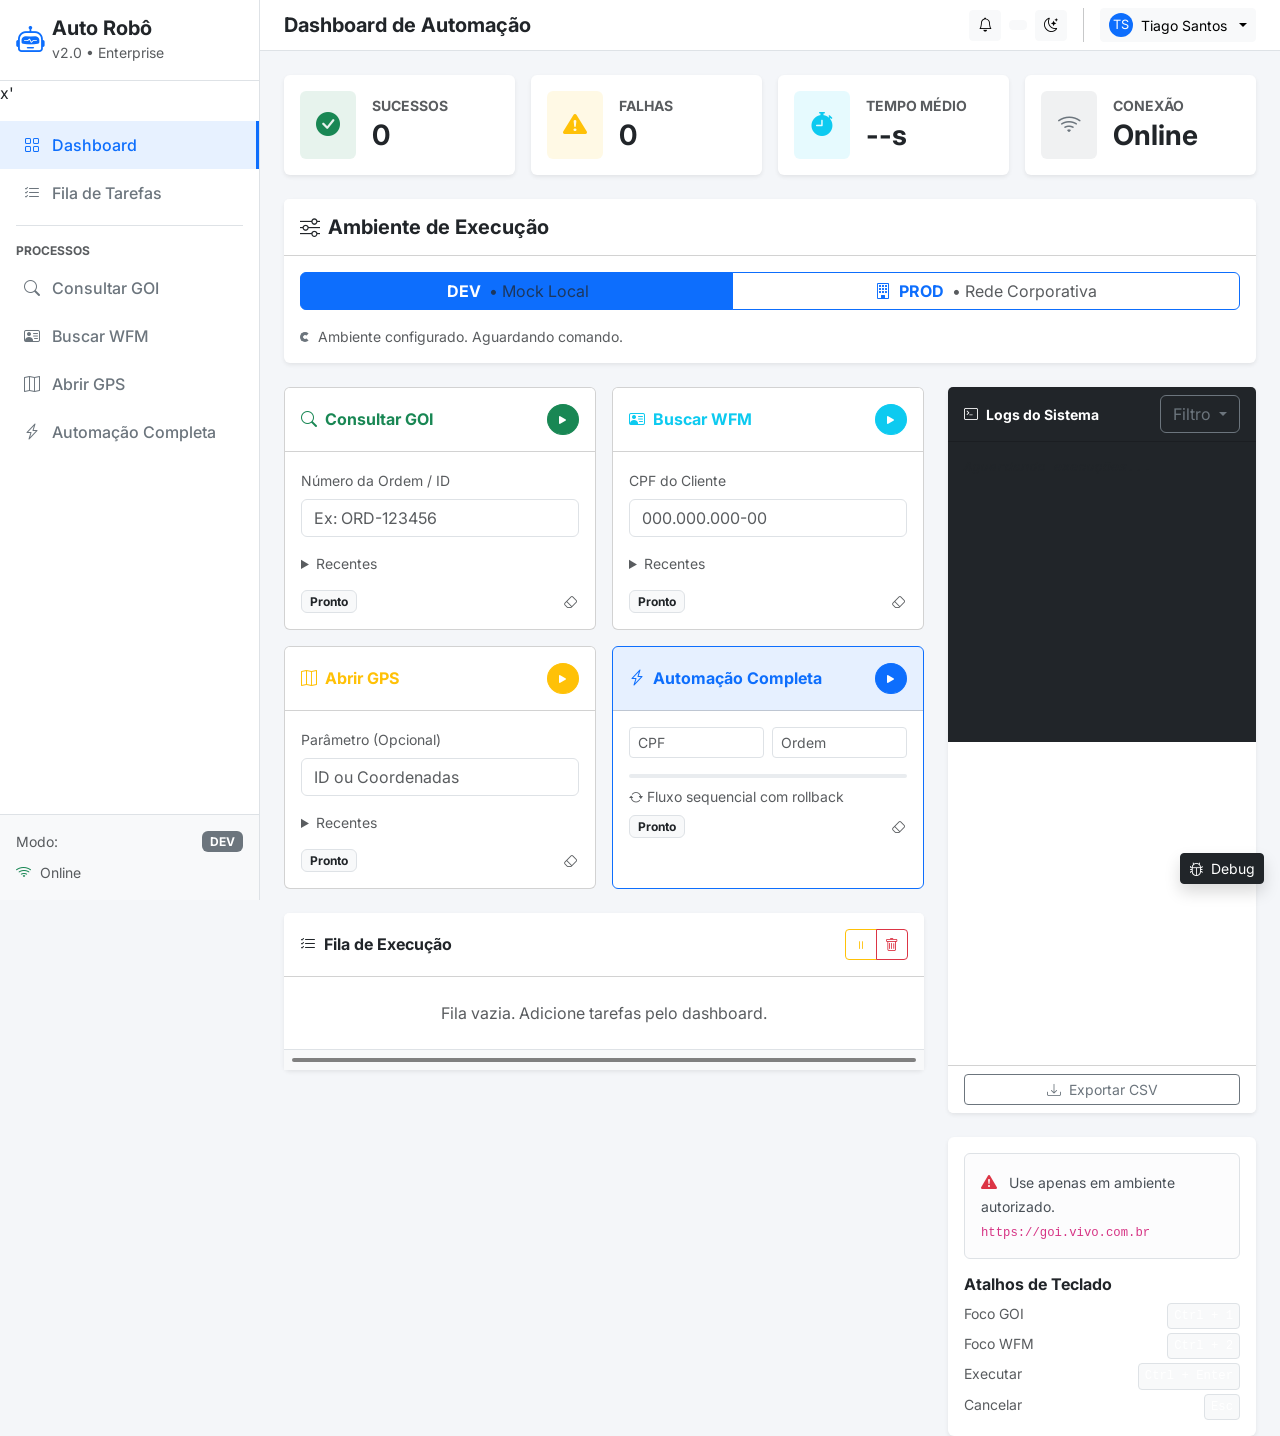
==== gggg.html @ c2abac75 "Create initial HTML structure for dashboard Initial HTML structure for the Auto Robô v2.0 dashboard," ====
<!doctype html>
<html lang="pt-BR" data-bs-theme="light">
<!-- 📄 [HEAD] Configuração do documento, metadados, viewport e importação de estilos externos (Bootstrap, ícones, fontes Google e CSS customizado) -->
<head>
<meta charset="UTF-8" />
<meta name="viewport" content="width=device-width, initial-scale=1.0" />
<meta
name="description"
content="Dashboard de Automação Corporativa v2.0"
/>
<title>Auto Robô v2.0 | Dashboard</title>
<!-- Bootstrap 5 CSS -->
<link
href="https://cdn.jsdelivr.net/npm/bootstrap@5.3.2/dist/css/bootstrap.min.css"
rel="stylesheet"
/>
<!-- Bootstrap Icons -->
<link
rel="stylesheet"
href="https://cdn.jsdelivr.net/npm/bootstrap-icons@1.11.1/font/bootstrap-icons.css"
/>
<!-- Google Fonts: Inter -->
<link
href="https://fonts.googleapis.com/css2?family=Inter:wght@300;400;600&display=swap"
rel="stylesheet"
/>
<!-- Custom CSS -->
<link rel="stylesheet" href="src/css/style.css" />
</head>
<body>
<!-- 📋 [SIDEBAR] Menu lateral de navegação fixo, contendo branding da aplicação, links de acesso rápido, seletor de ambiente (DEV/PROD) e indicador de status de rede -->
<aside class="sidebar d-flex flex-column" id="sidebar">
<div
class="sidebar-brand p-3 border-bottom d-flex align-items-center gap-2"
>
<i class="bi bi-robot text-primary fs-3"></i>
<div>
<h5 class="mb-0 fw-bold">Auto Robô</h5>
<small class="text-muted">v2.0 • Enterprise</small>
</div>
</div>
x'
<nav class="nav flex-column mt-3 flex-grow-1">
<a class="nav-link active" href="#dashboard"
><i class="bi bi-grid me-2"></i> Dashboard</a
>
<a class="nav-link" href="#queuePanel"
><i class="bi bi-list-check me-2"></i> Fila de Tarefas</a
>
<div class="my-2 border-top mx-3"></div>
<small
class="text-uppercase text-muted fw-bold px-3 mt-2 mb-1"
style="font-size: 0.75rem"
>Processos</small
>
<a class="nav-link" href="#task-GOI_CHECK"
><i class="bi bi-search me-2"></i> Consultar GOI</a
>
<a class="nav-link" href="#task-WFM_CPF"
><i class="bi bi-person-vcard me-2"></i> Buscar WFM</a
>
<a class="nav-link" href="#task-GPS_OPEN"
><i class="bi bi-map me-2"></i> Abrir GPS</a
>
<a class="nav-link" href="#task-FULL"
><i class="bi bi-lightning-charge me-2"></i> Automação Completa</a
>
</nav>
<div class="p-3 border-top bg-light">
<div class="d-flex justify-content-between align-items-center mb-2">
<small class="text-muted">Modo:</small>
<span class="badge bg-secondary" id="globalModeLabel">DEV</span>
</div>
<div class="d-flex align-items-center gap-2">
<i class="bi bi-wifi text-success"></i>
<small class="text-muted" id="onlineStatus">Online</small>
</div>
</div>
</aside>
<!-- 📦 [MAIN WRAPPER] Container principal que envolve o cabeçalho e o conteúdo da página, permitindo o efeito de sidebar colapsável -->
<div class="main-wrapper">
<!-- 🔝 [HEADER] Barra de navegação superior fixa com título da página, botões de ação rápida (notificações, diagnóstico, tema) e menu suspenso do usuário -->
<header
class="navbar navbar-expand-lg navbar-light bg-white border-bottom sticky-top px-4"
>
<div class="d-flex align-items-center w-100 justify-content-between">
<div class="d-flex align-items-center gap-3">
<button
class="btn btn-outline-secondary d-md-none"
id="toggleSidebar"
>
<i class="bi bi-list"></i>
</button>
<h1 class="h5 mb-0 fw-bold text-dark">Dashboard de Automação</h1>
</div>
<div class="d-flex align-items-center gap-2">
<button
class="btn btn-light btn-sm position-relative"
id="notifBtn"
>
<i class="bi bi-bell"></i>
<span
class="position-absolute top-0 start-100 translate-middle badge rounded-pill bg-danger d-none"
id="notifCount"
>0</span
>
</button>
<button
class="btn btn-light btn-sm"
onclick="App.runDiagnostics()"
title="Diagnóstico"
>
<i class="bi bi-stethoscope"></i>
</button>
<button
class="btn btn-light btn-sm"
id="themeToggle"
title="Alternar Tema"
>
<i class="bi bi-moon-stars"></i>
</button>
<div class="vr mx-2"></div>
<div class="dropdown">
<button
class="btn btn-light btn-sm dropdown-toggle d-flex align-items-center gap-2"
type="button"
data-bs-toggle="dropdown"
>
<div
class="bg-primary text-white rounded-circle d-flex align-items-center justify-content-center"
style="width: 24px; height: 24px; font-size: 0.8rem"
>
TS
</div>
<span class="d-none d-sm-inline">Tiago Santos</span>
</button>
<ul class="dropdown-menu dropdown-menu-end">
<li><a class="dropdown-item" href="#">Perfil</a></li>
<li>
<a
class="dropdown-item"
href="#"
data-bs-toggle="modal"
data-bs-target="#configModal"
>Configurações</a
>
</li>
<li>
<hr class="dropdown-divider" />
</li>
<li><a class="dropdown-item text-danger" href="#">Sair</a></li>
</ul>
</div>
</div>
</div>
</header>
<!-- 🖥️ [MAIN CONTENT] Área central do dashboard onde são renderizados os widgets, formulários de tarefas e painéis de monitoramento -->
<main class="main-content p-4" id="main-content">
<!-- 📊 [MÉTRICAS] Grid de indicadores-chave de desempenho (KPIs) exibindo sucessos, falhas, tempo médio de execução e status de conexão -->
<section class="row g-3 mb-4">
<div class="col-md-3">
<div class="card border-0 shadow-sm h-100">
<div class="card-body d-flex align-items-center">
<div
class="bg-success bg-opacity-10 text-success p-3 rounded me-3"
>
<i class="bi bi-check-circle-fill fs-4"></i>
</div>
<div>
<h6 class="text-muted mb-1 small text-uppercase fw-bold">
Sucessos
</h6>
<h3 class="mb-0 fw-bold" id="metricSuccess">0</h3>
</div>
</div>
</div>
</div>
<div class="col-md-3">
<div class="card border-0 shadow-sm h-100">
<div class="card-body d-flex align-items-center">
<div
class="bg-warning bg-opacity-10 text-warning p-3 rounded me-3"
>
<i class="bi bi-exclamation-triangle-fill fs-4"></i>
</div>
<div>
<h6 class="text-muted mb-1 small text-uppercase fw-bold">
Falhas
</h6>
<h3 class="mb-0 fw-bold" id="metricFailed">0</h3>
</div>
</div>
</div>
</div>
<div class="col-md-3">
<div class="card border-0 shadow-sm h-100">
<div class="card-body d-flex align-items-center">
<div class="bg-info bg-opacity-10 text-info p-3 rounded me-3">
<i class="bi bi-stopwatch-fill fs-4"></i>
</div>
<div>
<h6 class="text-muted mb-1 small text-uppercase fw-bold">
Tempo Médio
</h6>
<h3 class="mb-0 fw-bold" id="metricAvgTime">--s</h3>
</div>
</div>
</div>
</div>
<div class="col-md-3">
<div class="card border-0 shadow-sm h-100">
<div class="card-body d-flex align-items-center">
<div
class="bg-secondary bg-opacity-10 text-secondary p-3 rounded me-3"
>
<i class="bi bi-wifi fs-4"></i>
</div>
<div>
<h6 class="text-muted mb-1 small text-uppercase fw-bold">
Conexão
</h6>
<h3 class="mb-0 fw-bold" id="metricStatus">Online</h3>
</div>
</div>
</div>
</div>
</section>
<!-- 🎛️ [MODO DE EXECUÇÃO] Seletor de ambiente (Desenvolvimento/Produção) com indicador visual de status e feedback de configuração -->
<section class="card border-0 shadow-sm mb-4">
<div class="card-header bg-white py-3">
<h5 class="mb-0 fw-bold">
<i class="bi bi-sliders me-2"></i>Ambiente de Execução
</h5>
</div>
<div class="card-body">
<div
class="btn-group w-100 w-md-auto"
role="group"
aria-label="Selecione o ambiente"
>
<input
type="radio"
class="btn-check"
name="envmode"
id="modeDEV"
autocomplete="off"
checked
data-mode="DEV"
/>
<label class="btn btn-outline-primary" for="modeDEV">
<i class="bi bi-vial me-1"></i> <strong>DEV</strong>
<span class="d-none d-sm-inline text-muted ms-1"
>• Mock Local</span
>
</label>
<input
type="radio"
class="btn-check"
name="envmode"
id="modePROD"
autocomplete="off"
data-mode="PROD"
/>
<label class="btn btn-outline-primary" for="modePROD">
<i class="bi bi-building me-1"></i> <strong>PROD</strong>
<span class="d-none d-sm-inline text-muted ms-1"
>• Rede Corporativa</span
>
</label>
</div>
<div class="mt-3 d-flex align-items-center gap-2">
<span
class="spinner-border spinner-border-sm text-secondary"
role="status"
aria-hidden="true"
id="globalStatusDot"
style="width: 10px; height: 10px"
></span>
<small class="text-muted" id="globalStatusText"
>Ambiente configurado. Aguardando comando.</small
>
</div>
</div>
</section>
<div class="row g-4">
<!-- 📐 [COLUNA ESQUERDA] Layout responsível para agrupamento dos cards de tarefas e do painel de fila de execução -->
<div class="col-lg-8">
<!-- 🔧 [GRID DE TAREFAS] Cartões interativos para execução de processos específicos (GOI, WFM, GPS) e automação completa, com campos de entrada e histórico recente -->
<section class="row g-3 mb-4">
<!-- GOI -->
<div class="col-md-6">
<article class="card h-100 task-card" id="task-GOI_CHECK">
<div
class="card-header bg-white d-flex justify-content-between align-items-center py-3"
>
<h6 class="mb-0 fw-bold text-success">
<i class="bi bi-search me-2"></i>Consultar GOI
</h6>
<button
class="btn btn-sm btn-success rounded-circle"
onclick="App.runTask('GOI_CHECK')"
title="Executar"
>
<i class="bi bi-play-fill"></i>
</button>
</div>
<div class="card-body">
<div class="mb-3">
<label class="form-label small text-muted"
>Número da Ordem / ID</label
>
<input
type="text"
class="form-control"
id="goiOrder"
placeholder="Ex: ORD-123456"
/>
</div>
<details class="mb-2">
<summary class="small text-muted cursor-pointer">
Recentes
</summary>
<div class="history-chips mt-2"></div>
</details>
<div
class="d-flex justify-content-between align-items-center mt-3"
>
<span
class="badge bg-light text-dark border"
id="status-GOI_CHECK"
>Pronto</span
>
<button
class="btn btn-link btn-sm text-muted p-0"
onclick="App.clearTask('GOI_CHECK')"
>
<i class="bi bi-eraser"></i>
</button>
</div>
</div>
</article>
</div>
<!-- WFM -->
<div class="col-md-6">
<article class="card h-100 task-card" id="task-WFM_CPF">
<div
class="card-header bg-white d-flex justify-content-between align-items-center py-3"
>
<h6 class="mb-0 fw-bold text-info">
<i class="bi bi-person-vcard me-2"></i>Buscar WFM
</h6>
<button
class="btn btn-sm btn-info text-white rounded-circle"
onclick="App.runTask('WFM_CPF')"
title="Executar"
>
<i class="bi bi-play-fill"></i>
</button>
</div>
<div class="card-body">
<div class="mb-3">
<label class="form-label small text-muted"
>CPF do Cliente</label
>
<input
type="text"
class="form-control"
id="wfmCpf"
placeholder="000.000.000-00"
/>
</div>
<details class="mb-2">
<summary class="small text-muted cursor-pointer">
Recentes
</summary>
<div class="history-chips mt-2"></div>
</details>
<div
class="d-flex justify-content-between align-items-center mt-3"
>
<span
class="badge bg-light text-dark border"
id="status-WFM_CPF"
>Pronto</span
>
<button
class="btn btn-link btn-sm text-muted p-0"
onclick="App.clearTask('WFM_CPF')"
>
<i class="bi bi-eraser"></i>
</button>
</div>
</div>
</article>
</div>
<!-- GPS -->
<div class="col-md-6">
<article class="card h-100 task-card" id="task-GPS_OPEN">
<div
class="card-header bg-white d-flex justify-content-between align-items-center py-3"
>
<h6 class="mb-0 fw-bold text-warning">
<i class="bi bi-map me-2"></i>Abrir GPS
</h6>
<button
class="btn btn-sm btn-warning text-white rounded-circle"
onclick="App.runTask('GPS_OPEN')"
title="Executar"
>
<i class="bi bi-play-fill"></i>
</button>
</div>
<div class="card-body">
<div class="mb-3">
<label class="form-label small text-muted"
>Parâmetro (Opcional)</label
>
<input
type="text"
class="form-control"
id="gpsParam"
placeholder="ID ou Coordenadas"
/>
</div>
<details class="mb-2">
<summary class="small text-muted cursor-pointer">
Recentes
</summary>
<div class="history-chips mt-2"></div>
</details>
<div
class="d-flex justify-content-between align-items-center mt-3"
>
<span
class="badge bg-light text-dark border"
id="status-GPS_OPEN"
>Pronto</span
>
<button
class="btn btn-link btn-sm text-muted p-0"
onclick="App.clearTask('GPS_OPEN')"
>
<i class="bi bi-eraser"></i>
</button>
</div>
</div>
</article>
</div>
<!-- FULL -->
<div class="col-md-6">
<article
class="card h-100 task-card border-primary"
id="task-FULL"
>
<div
class="card-header bg-primary bg-opacity-10 d-flex justify-content-between align-items-center py-3"
>
<h6 class="mb-0 fw-bold text-primary">
<i class="bi bi-lightning-charge me-2"></i>Automação
Completa
</h6>
<button
class="btn btn-sm btn-primary rounded-circle"
onclick="App.runTask('FULL')"
title="Executar"
>
<i class="bi bi-play-fill"></i>
</button>
</div>
<div class="card-body">
<div class="row g-2 mb-3">
<div class="col-6">
<input
type="text"
class="form-control form-control-sm"
id="fullCpf"
placeholder="CPF"
/>
</div>
<div class="col-6">
<input
type="text"
class="form-control form-control-sm"
id="fullOrder"
placeholder="Ordem"
/>
</div>
</div>
<div class="progress mb-2" style="height: 4px">
<div
class="progress-bar progress-bar-striped progress-bar-animated"
role="progressbar"
style="width: 0%"
></div>
</div>
<small class="text-muted d-block mb-2"
><i class="bi bi-arrow-repeat"></i> Fluxo sequencial com
rollback</small
>
<div
class="d-flex justify-content-between align-items-center"
>
<span
class="badge bg-light text-dark border"
id="status-FULL"
>Pronto</span
>
<button
class="btn btn-link btn-sm text-muted p-0"
onclick="App.clearTask('FULL')"
>
<i class="bi bi-eraser"></i>
</button>
</div>
</div>
</article>
</div>
</section>
<!-- 📦 [FILA DE TAREFAS] Painel de gerenciamento da fila de execução, com lista dinâmica, controles de pausa/limpeza e barra de progresso global -->
<section class="card border-0 shadow-sm" id="queuePanel">
<div
class="card-header bg-white py-3 d-flex justify-content-between align-items-center"
>
<h6 class="mb-0 fw-bold">
<i class="bi bi-list-check me-2"></i>Fila de Execução
</h6>
<div class="btn-group btn-group-sm">
<button
class="btn btn-outline-warning"
onclick="App.queue.pause()"
>
<i class="bi bi-pause"></i>
</button>
<button
class="btn btn-outline-danger"
onclick="App.queue.clear()"
>
<i class="bi bi-trash"></i>
</button>
</div>
</div>
<div class="card-body p-0">
<ul
class="list-group list-group-flush"
id="queueList"
style="max-height: 250px; overflow-y: auto"
>
<li
class="list-group-item text-center text-muted py-4"
id="emptyQueueMsg"
>
Fila vazia. Adicione tarefas pelo dashboard.
</li>
</ul>
<div class="p-2 bg-light border-top">
<progress
id="queueProgress"
class="progress w-100"
max="100"
value="0"
style="height: 4px"
></progress>
</div>
</div>
</section>
</div>
<!-- 📐 [COLUNA DIREITA] Layout responsível para agrupamento do console de logs e painel de informações/atalhos -->
<div class="col-lg-4">
<!-- 📝 [LOGS] Console de registro de eventos do sistema, com scroll vertical, opções de filtro por tipo e botão para exportação em CSV -->
<section class="card border-0 shadow-sm mb-4 h-100">
<div
class="card-header bg-dark text-white py-2 d-flex justify-content-between align-items-center"
>
<small class="fw-bold"
><i class="bi bi-terminal me-2"></i>Logs do Sistema</small
>
<div class="dropdown">
<button
class="btn btn-xs btn-outline-secondary dropdown-toggle"
type="button"
data-bs-toggle="dropdown"
>
Filtro
</button>
<ul
class="dropdown-menu dropdown-menu-dark dropdown-menu-end"
>
<li>
<a
class="dropdown-item"
href="#"
onclick="App.filterLogs('all')"
>Todos</a
>
</li>
<li>
<a
class="dropdown-item"
href="#"
onclick="App.filterLogs('error')"
>Erros</a
>
</li>
</ul>
</div>
</div>
<div class="card-body p-0">
<div id="logs" class="log-console p-3" role="log">
<div class="log-entry text-muted fst-italic">
Aguardando execuções...
</div>
</div>
</div>
<div class="card-footer bg-white py-2">
<button
class="btn btn-sm btn-outline-secondary w-100"
onclick="App.exportLogs('csv')"
>
<i class="bi bi-download me-1"></i> Exportar CSV
</button>
</div>
</section>
<!-- ℹ️ [INFO & ATALHOS] Painel informativo com alertas de conformidade, URL de destino e lista de atalhos de teclado para navegação rápida -->
<section class="card border-0 shadow-sm">
<div class="card-body">
<div class="alert alert-light border mb-3">
<i
class="bi bi-exclamation-triangle-fill text-danger me-2"
></i>
<small
>Use apenas em ambiente autorizado.<br /><code
>https://goi.vivo.com.br</code
></small
>
</div>
<h6 class="fw-bold mb-2">Atalhos de Teclado</h6>
<ul class="list-unstyled small text-muted mb-0">
<li class="d-flex justify-content-between mb-1">
<span>Foco GOI</span>
<kbd class="bg-light border">Ctrl + 1</kbd>
</li>
<li class="d-flex justify-content-between mb-1">
<span>Foco WFM</span>
<kbd class="bg-light border">Ctrl + 2</kbd>
</li>
<li class="d-flex justify-content-between mb-1">
<span>Executar</span>
<kbd class="bg-light border">Ctrl + Enter</kbd>
</li>
<li class="d-flex justify-content-between">
<span>Cancelar</span> <kbd class="bg-light border">Esc</kbd>
</li>
</ul>
</div>
</section>
</div>
</div>
</main>
</div>
<!-- 🔔 [MODAL TELEMETRIA] Diálogo de consentimento para ativação opcional de coleta anônima de métricas de uso, bloqueando interação até resposta -->
<div
class="modal fade"
id="telemetryModal"
tabindex="-1"
data-bs-backdrop="static"
data-bs-keyboard="false"
>
<div class="modal-dialog modal-dialog-centered">
<div class="modal-content">
<div class="modal-header">
<h5 class="modal-title">
<i class="bi bi-graph-up me-2"></i>Coleta Anônima
</h5>
</div>
<div class="modal-body">
<p>
Ativar telemetria ajuda a melhorar a ferramenta. Nenhum dado
pessoal é enviado.
</p>
</div>
<div class="modal-footer">
<button
type="button"
class="btn btn-outline-secondary"
onclick="closeTelemetry(false)"
>
Não, obrigado
</button>
<button
type="button"
class="btn btn-primary"
onclick="closeTelemetry(true)"
>
Ativar
</button>
</div>
</div>
</div>
</div>
<!-- ⚙️ [MODAL CONFIGURAÇÕES] Formulário modal para personalização avançada, incluindo mapeamento de atalhos JSON, limite de retries e políticas de privacidade de CPF -->
<div class="modal fade" id="configModal" tabindex="-1">
<div class="modal-dialog">
<div class="modal-content">
<div class="modal-header">
<h5 class="modal-title">
<i class="bi bi-gear me-2"></i>Configurações
</h5>
<button
type="button"
class="btn-close"
data-bs-dismiss="modal"
></button>
</div>
<div class="modal-body">
<form id="configForm">
<div class="mb-3">
<label class="form-label">Atalhos Customizados (JSON)</label>
<textarea
class="form-control"
rows="3"
placeholder='{ "GOI_CHECK": "g" }'
></textarea>
</div>
<div class="mb-3">
<label class="form-label">Tentativas de Retry</label>
<input
type="number"
class="form-control"
value="3"
min="0"
max="10"
/>
</div>
<div class="mb-3">
<label class="form-label">Privacidade (CPF)</label>
<select class="form-select">
<option value="off">Desativado</option>
<option value="hover">Mostrar ao passar o mouse</option>
</select>
</div>
</form>
</div>
<div class="modal-footer">
<button type="button" class="btn btn-outline-secondary">
Importar/Exportar
</button>
<button
type="button"
class="btn btn-primary"
data-bs-dismiss="modal"
>
Salvar
</button>
</div>
</div>
</div>
</div>
<!-- 🐛 [DEBUG PANEL] Botão flutuante posicionado no canto inferior direito para acesso rápido ao painel de depuração e troubleshooting -->
<div class="position-fixed bottom-0 end-0 p-3" style="z-index: 1050">
<button class="btn btn-dark btn-sm shadow" onclick="toggleDebug()">
<i class="bi bi-bug me-1"></i> Debug
</button>
</div>
<!-- 📜 [SCRIPTS] Carregamento do pacote de interação do Bootstrap (JS Bundle) e script principal da aplicação contendo a lógica de automação -->
<!-- Bootstrap JS Bundle -->
<script src="https://cdn.jsdelivr.net/npm/bootstrap@5.3.2/dist/js/bootstrap.bundle.min.js"></script>
<!-- Custom JS -->
<script src="js/app.js"></script>
</body>
</html>
---- src/css/style.css ----
body {
  font-family: 'Inter', sans-serif;
  background-color: #f4f6f9;
}

/* Sidebar Customization */
.sidebar {
  width: 260px;
  height: 100vh;
  position: fixed;
  top: 0;
  left: 0;
  z-index: 1000;
  background-color: #fff;
  border-right: 1px solid #dee2e6;
  transition: all 0.3s;
}

.main-wrapper {
  margin-left: 260px;
  min-height: 100vh;
  display: flex;
  flex-direction: column;
}

.nav-link {
  color: #6c757d;
  padding: 0.75rem 1.5rem;
  font-weight: 500;
}

.nav-link:hover {
  color: #0d6efd;
  background-color: #f8f9fa;
}

.nav-link.active {
  color: #0d6efd;
  background-color: #e7f1ff;
  border-right: 3px solid #0d6efd;
}

/* Task Cards Hover Effect */
.task-card {
  transition: transform 0.2s, box-shadow 0.2s;
  cursor: pointer;
}
.task-card:hover {
  transform: translateY(-3px);
  box-shadow: 0 0.5rem 1rem rgba(0, 0, 0, 0.05);
  border-color: #0d6efd;
}

/* Logs Console Style */
.log-console {
  background-color: #212529;
  color: #00ff41;
  font-family: 'Consolas', monospace;
  height: 300px;
  overflow-y: auto;
  font-size: 0.85rem;
}

/* Responsive Sidebar */
@media (max-width: 768px) {
  .sidebar { transform: translateX(-100%); }
  .sidebar.show { transform: translateX(0); }
  .main-wrapper { margin-left: 0; }
}
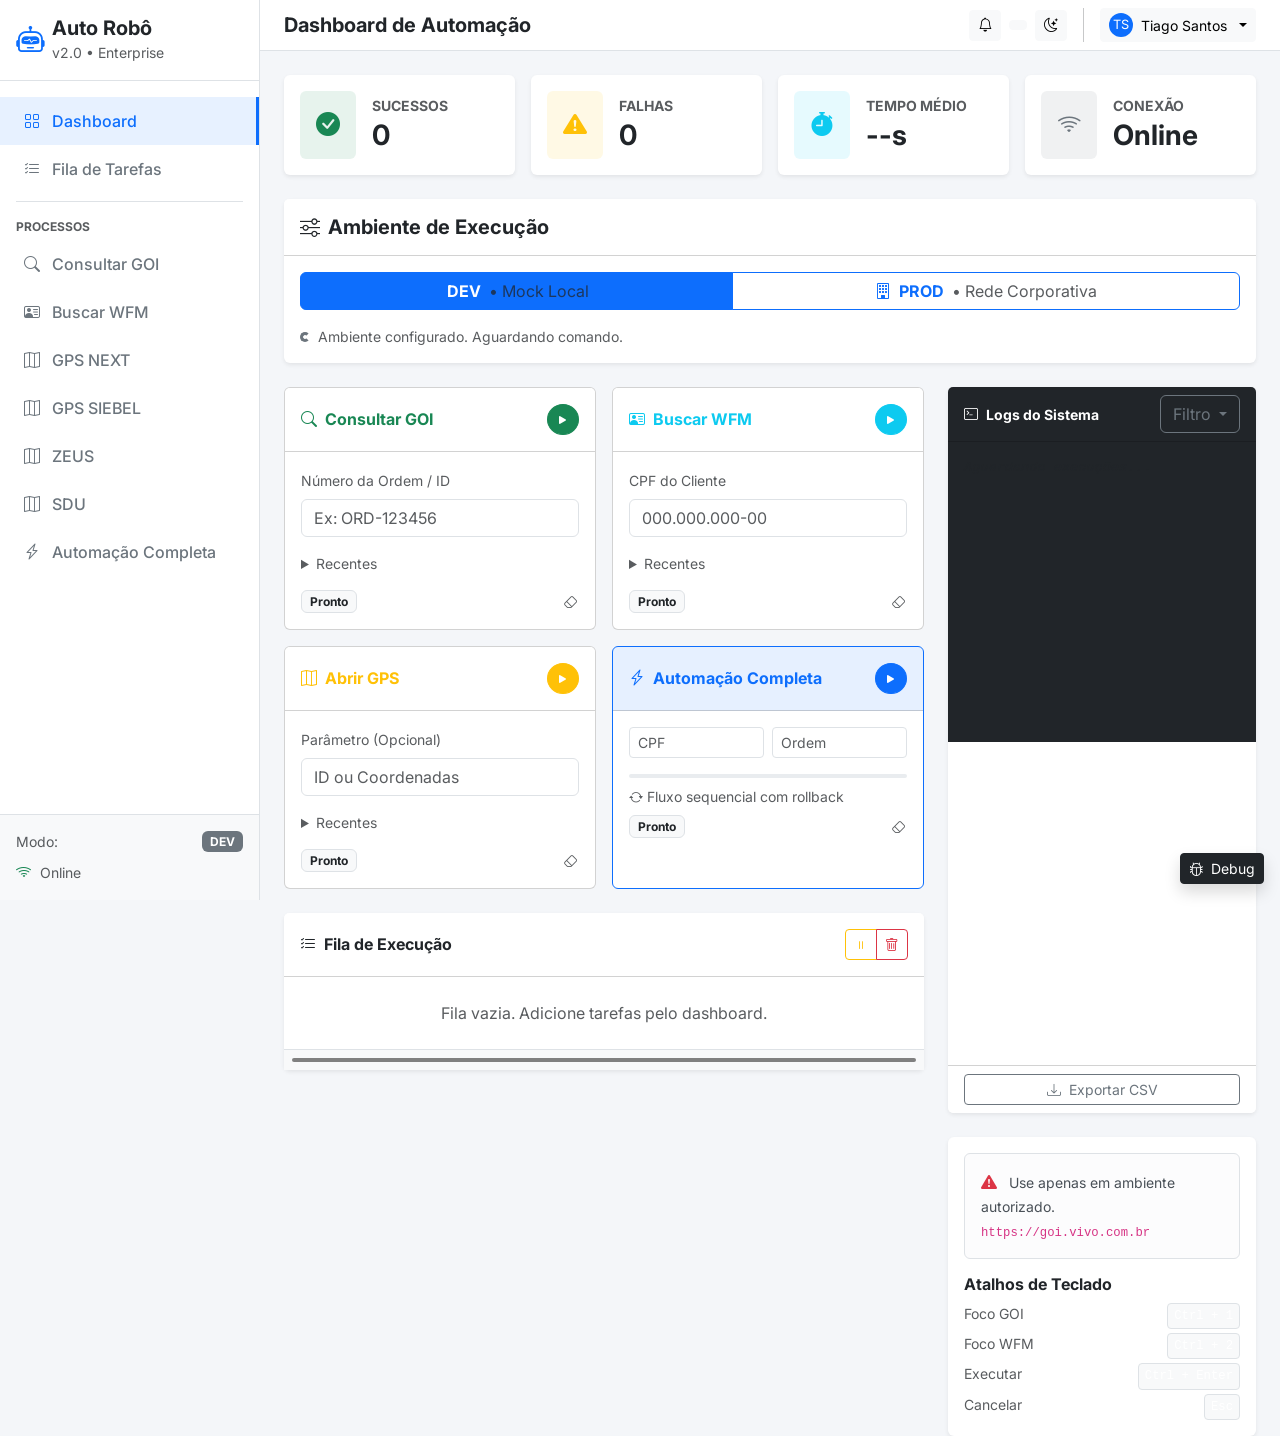
==== commit 3b484e07: "Update gggg.html" ====
--- a/gggg.html
+++ b/gggg.html
@@ -1,770 +1,513 @@
 <!doctype html>
 <html lang="pt-BR" data-bs-theme="light">
-<!-- 📄 [HEAD] Configuração do documento, metadados, viewport e importação de estilos externos (Bootstrap, ícones, fontes Google e CSS customizado) -->
+<!-- 📄 [HEAD] Configuração do documento, metadados, viewport e importação de estilos externos 
+(Bootstrap, ícones, fontes Google e CSS customizado) -->
+
 <head>
-<meta charset="UTF-8" />
-<meta name="viewport" content="width=device-width, initial-scale=1.0" />
-<meta
-name="description"
-content="Dashboard de Automação Corporativa v2.0"
-/>
-<title>Auto Robô v2.0 | Dashboard</title>
-<!-- Bootstrap 5 CSS -->
-<link
-href="https://cdn.jsdelivr.net/npm/bootstrap@5.3.2/dist/css/bootstrap.min.css"
-rel="stylesheet"
-/>
-<!-- Bootstrap Icons -->
-<link
-rel="stylesheet"
-href="https://cdn.jsdelivr.net/npm/bootstrap-icons@1.11.1/font/bootstrap-icons.css"
-/>
-<!-- Google Fonts: Inter -->
-<link
-href="https://fonts.googleapis.com/css2?family=Inter:wght@300;400;600&display=swap"
-rel="stylesheet"
-/>
-<!-- Custom CSS -->
-<link rel="stylesheet" href="src/css/style.css" />
+  <meta charset="UTF-8" />
+  <meta name="viewport" content="width=device-width, initial-scale=1.0" />
+  <meta name="description" content="Dashboard de Automação Corporativa v2.0" />
+  <title>Auto Robô v2.0 | Dashboard</title>
+  <!-- Bootstrap 5 CSS -->
+  <link href="https://cdn.jsdelivr.net/npm/bootstrap@5.3.2/dist/css/bootstrap.min.css" rel="stylesheet" />
+  <!-- Bootstrap Icons -->
+  <link rel="stylesheet" href="https://cdn.jsdelivr.net/npm/bootstrap-icons@1.11.1/font/bootstrap-icons.css" />
+  <!-- Google Fonts: Inter -->
+  <link href="https://fonts.googleapis.com/css2?family=Inter:wght@300;400;600&display=swap" rel="stylesheet" />
+  <!-- Custom CSS -->
+  <link rel="stylesheet" href="src/css/style.css" />
 </head>
+
 <body>
-<!-- 📋 [SIDEBAR] Menu lateral de navegação fixo, contendo branding da aplicação, links de acesso rápido, seletor de ambiente (DEV/PROD) e indicador de status de rede -->
-<aside class="sidebar d-flex flex-column" id="sidebar">
-<div
-class="sidebar-brand p-3 border-bottom d-flex align-items-center gap-2"
->
-<i class="bi bi-robot text-primary fs-3"></i>
-<div>
-<h5 class="mb-0 fw-bold">Auto Robô</h5>
-<small class="text-muted">v2.0 • Enterprise</small>
-</div>
-</div>
-x'
-<nav class="nav flex-column mt-3 flex-grow-1">
-<a class="nav-link active" href="#dashboard"
-><i class="bi bi-grid me-2"></i> Dashboard</a
->
-<a class="nav-link" href="#queuePanel"
-><i class="bi bi-list-check me-2"></i> Fila de Tarefas</a
->
-<div class="my-2 border-top mx-3"></div>
-<small
-class="text-uppercase text-muted fw-bold px-3 mt-2 mb-1"
-style="font-size: 0.75rem"
->Processos</small
->
-<a class="nav-link" href="#task-GOI_CHECK"
-><i class="bi bi-search me-2"></i> Consultar GOI</a
->
-<a class="nav-link" href="#task-WFM_CPF"
-><i class="bi bi-person-vcard me-2"></i> Buscar WFM</a
->
-<a class="nav-link" href="#task-GPS_OPEN"
-><i class="bi bi-map me-2"></i> Abrir GPS</a
->
-<a class="nav-link" href="#task-FULL"
-><i class="bi bi-lightning-charge me-2"></i> Automação Completa</a
->
-</nav>
-<div class="p-3 border-top bg-light">
-<div class="d-flex justify-content-between align-items-center mb-2">
-<small class="text-muted">Modo:</small>
-<span class="badge bg-secondary" id="globalModeLabel">DEV</span>
-</div>
-<div class="d-flex align-items-center gap-2">
-<i class="bi bi-wifi text-success"></i>
-<small class="text-muted" id="onlineStatus">Online</small>
-</div>
-</div>
-</aside>
-<!-- 📦 [MAIN WRAPPER] Container principal que envolve o cabeçalho e o conteúdo da página, permitindo o efeito de sidebar colapsável -->
-<div class="main-wrapper">
-<!-- 🔝 [HEADER] Barra de navegação superior fixa com título da página, botões de ação rápida (notificações, diagnóstico, tema) e menu suspenso do usuário -->
-<header
-class="navbar navbar-expand-lg navbar-light bg-white border-bottom sticky-top px-4"
->
-<div class="d-flex align-items-center w-100 justify-content-between">
-<div class="d-flex align-items-center gap-3">
-<button
-class="btn btn-outline-secondary d-md-none"
-id="toggleSidebar"
->
-<i class="bi bi-list"></i>
-</button>
-<h1 class="h5 mb-0 fw-bold text-dark">Dashboard de Automação</h1>
-</div>
-<div class="d-flex align-items-center gap-2">
-<button
-class="btn btn-light btn-sm position-relative"
-id="notifBtn"
->
-<i class="bi bi-bell"></i>
-<span
-class="position-absolute top-0 start-100 translate-middle badge rounded-pill bg-danger d-none"
-id="notifCount"
->0</span
->
-</button>
-<button
-class="btn btn-light btn-sm"
-onclick="App.runDiagnostics()"
-title="Diagnóstico"
->
-<i class="bi bi-stethoscope"></i>
-</button>
-<button
-class="btn btn-light btn-sm"
-id="themeToggle"
-title="Alternar Tema"
->
-<i class="bi bi-moon-stars"></i>
-</button>
-<div class="vr mx-2"></div>
-<div class="dropdown">
-<button
-class="btn btn-light btn-sm dropdown-toggle d-flex align-items-center gap-2"
-type="button"
-data-bs-toggle="dropdown"
->
-<div
-class="bg-primary text-white rounded-circle d-flex align-items-center justify-content-center"
-style="width: 24px; height: 24px; font-size: 0.8rem"
->
-TS
-</div>
-<span class="d-none d-sm-inline">Tiago Santos</span>
-</button>
-<ul class="dropdown-menu dropdown-menu-end">
-<li><a class="dropdown-item" href="#">Perfil</a></li>
-<li>
-<a
-class="dropdown-item"
-href="#"
-data-bs-toggle="modal"
-data-bs-target="#configModal"
->Configurações</a
->
-</li>
-<li>
-<hr class="dropdown-divider" />
-</li>
-<li><a class="dropdown-item text-danger" href="#">Sair</a></li>
-</ul>
-</div>
-</div>
-</div>
-</header>
-<!-- 🖥️ [MAIN CONTENT] Área central do dashboard onde são renderizados os widgets, formulários de tarefas e painéis de monitoramento -->
-<main class="main-content p-4" id="main-content">
-<!-- 📊 [MÉTRICAS] Grid de indicadores-chave de desempenho (KPIs) exibindo sucessos, falhas, tempo médio de execução e status de conexão -->
-<section class="row g-3 mb-4">
-<div class="col-md-3">
-<div class="card border-0 shadow-sm h-100">
-<div class="card-body d-flex align-items-center">
-<div
-class="bg-success bg-opacity-10 text-success p-3 rounded me-3"
->
-<i class="bi bi-check-circle-fill fs-4"></i>
-</div>
-<div>
-<h6 class="text-muted mb-1 small text-uppercase fw-bold">
-Sucessos
-</h6>
-<h3 class="mb-0 fw-bold" id="metricSuccess">0</h3>
-</div>
-</div>
-</div>
-</div>
-<div class="col-md-3">
-<div class="card border-0 shadow-sm h-100">
-<div class="card-body d-flex align-items-center">
-<div
-class="bg-warning bg-opacity-10 text-warning p-3 rounded me-3"
->
-<i class="bi bi-exclamation-triangle-fill fs-4"></i>
-</div>
-<div>
-<h6 class="text-muted mb-1 small text-uppercase fw-bold">
-Falhas
-</h6>
-<h3 class="mb-0 fw-bold" id="metricFailed">0</h3>
-</div>
-</div>
-</div>
-</div>
-<div class="col-md-3">
-<div class="card border-0 shadow-sm h-100">
-<div class="card-body d-flex align-items-center">
-<div class="bg-info bg-opacity-10 text-info p-3 rounded me-3">
-<i class="bi bi-stopwatch-fill fs-4"></i>
-</div>
-<div>
-<h6 class="text-muted mb-1 small text-uppercase fw-bold">
-Tempo Médio
-</h6>
-<h3 class="mb-0 fw-bold" id="metricAvgTime">--s</h3>
-</div>
-</div>
-</div>
-</div>
-<div class="col-md-3">
-<div class="card border-0 shadow-sm h-100">
-<div class="card-body d-flex align-items-center">
-<div
-class="bg-secondary bg-opacity-10 text-secondary p-3 rounded me-3"
->
-<i class="bi bi-wifi fs-4"></i>
-</div>
-<div>
-<h6 class="text-muted mb-1 small text-uppercase fw-bold">
-Conexão
-</h6>
-<h3 class="mb-0 fw-bold" id="metricStatus">Online</h3>
-</div>
-</div>
-</div>
-</div>
-</section>
-<!-- 🎛️ [MODO DE EXECUÇÃO] Seletor de ambiente (Desenvolvimento/Produção) com indicador visual de status e feedback de configuração -->
-<section class="card border-0 shadow-sm mb-4">
-<div class="card-header bg-white py-3">
-<h5 class="mb-0 fw-bold">
-<i class="bi bi-sliders me-2"></i>Ambiente de Execução
-</h5>
-</div>
-<div class="card-body">
-<div
-class="btn-group w-100 w-md-auto"
-role="group"
-aria-label="Selecione o ambiente"
->
-<input
-type="radio"
-class="btn-check"
-name="envmode"
-id="modeDEV"
-autocomplete="off"
-checked
-data-mode="DEV"
-/>
-<label class="btn btn-outline-primary" for="modeDEV">
-<i class="bi bi-vial me-1"></i> <strong>DEV</strong>
-<span class="d-none d-sm-inline text-muted ms-1"
->• Mock Local</span
->
-</label>
-<input
-type="radio"
-class="btn-check"
-name="envmode"
-id="modePROD"
-autocomplete="off"
-data-mode="PROD"
-/>
-<label class="btn btn-outline-primary" for="modePROD">
-<i class="bi bi-building me-1"></i> <strong>PROD</strong>
-<span class="d-none d-sm-inline text-muted ms-1"
->• Rede Corporativa</span
->
-</label>
-</div>
-<div class="mt-3 d-flex align-items-center gap-2">
-<span
-class="spinner-border spinner-border-sm text-secondary"
-role="status"
-aria-hidden="true"
-id="globalStatusDot"
-style="width: 10px; height: 10px"
-></span>
-<small class="text-muted" id="globalStatusText"
->Ambiente configurado. Aguardando comando.</small
->
-</div>
-</div>
-</section>
-<div class="row g-4">
-<!-- 📐 [COLUNA ESQUERDA] Layout responsível para agrupamento dos cards de tarefas e do painel de fila de execução -->
-<div class="col-lg-8">
-<!-- 🔧 [GRID DE TAREFAS] Cartões interativos para execução de processos específicos (GOI, WFM, GPS) e automação completa, com campos de entrada e histórico recente -->
-<section class="row g-3 mb-4">
-<!-- GOI -->
-<div class="col-md-6">
-<article class="card h-100 task-card" id="task-GOI_CHECK">
-<div
-class="card-header bg-white d-flex justify-content-between align-items-center py-3"
->
-<h6 class="mb-0 fw-bold text-success">
-<i class="bi bi-search me-2"></i>Consultar GOI
-</h6>
-<button
-class="btn btn-sm btn-success rounded-circle"
-onclick="App.runTask('GOI_CHECK')"
-title="Executar"
->
-<i class="bi bi-play-fill"></i>
-</button>
-</div>
-<div class="card-body">
-<div class="mb-3">
-<label class="form-label small text-muted"
->Número da Ordem / ID</label
->
-<input
-type="text"
-class="form-control"
-id="goiOrder"
-placeholder="Ex: ORD-123456"
-/>
-</div>
-<details class="mb-2">
-<summary class="small text-muted cursor-pointer">
-Recentes
-</summary>
-<div class="history-chips mt-2"></div>
-</details>
-<div
-class="d-flex justify-content-between align-items-center mt-3"
->
-<span
-class="badge bg-light text-dark border"
-id="status-GOI_CHECK"
->Pronto</span
->
-<button
-class="btn btn-link btn-sm text-muted p-0"
-onclick="App.clearTask('GOI_CHECK')"
->
-<i class="bi bi-eraser"></i>
-</button>
-</div>
-</div>
-</article>
-</div>
-<!-- WFM -->
-<div class="col-md-6">
-<article class="card h-100 task-card" id="task-WFM_CPF">
-<div
-class="card-header bg-white d-flex justify-content-between align-items-center py-3"
->
-<h6 class="mb-0 fw-bold text-info">
-<i class="bi bi-person-vcard me-2"></i>Buscar WFM
-</h6>
-<button
-class="btn btn-sm btn-info text-white rounded-circle"
-onclick="App.runTask('WFM_CPF')"
-title="Executar"
->
-<i class="bi bi-play-fill"></i>
-</button>
-</div>
-<div class="card-body">
-<div class="mb-3">
-<label class="form-label small text-muted"
->CPF do Cliente</label
->
-<input
-type="text"
-class="form-control"
-id="wfmCpf"
-placeholder="000.000.000-00"
-/>
-</div>
-<details class="mb-2">
-<summary class="small text-muted cursor-pointer">
-Recentes
-</summary>
-<div class="history-chips mt-2"></div>
-</details>
-<div
-class="d-flex justify-content-between align-items-center mt-3"
->
-<span
-class="badge bg-light text-dark border"
-id="status-WFM_CPF"
->Pronto</span
->
-<button
-class="btn btn-link btn-sm text-muted p-0"
-onclick="App.clearTask('WFM_CPF')"
->
-<i class="bi bi-eraser"></i>
-</button>
-</div>
-</div>
-</article>
-</div>
-<!-- GPS -->
-<div class="col-md-6">
-<article class="card h-100 task-card" id="task-GPS_OPEN">
-<div
-class="card-header bg-white d-flex justify-content-between align-items-center py-3"
->
-<h6 class="mb-0 fw-bold text-warning">
-<i class="bi bi-map me-2"></i>Abrir GPS
-</h6>
-<button
-class="btn btn-sm btn-warning text-white rounded-circle"
-onclick="App.runTask('GPS_OPEN')"
-title="Executar"
->
-<i class="bi bi-play-fill"></i>
-</button>
-</div>
-<div class="card-body">
-<div class="mb-3">
-<label class="form-label small text-muted"
->Parâmetro (Opcional)</label
->
-<input
-type="text"
-class="form-control"
-id="gpsParam"
-placeholder="ID ou Coordenadas"
-/>
-</div>
-<details class="mb-2">
-<summary class="small text-muted cursor-pointer">
-Recentes
-</summary>
-<div class="history-chips mt-2"></div>
-</details>
-<div
-class="d-flex justify-content-between align-items-center mt-3"
->
-<span
-class="badge bg-light text-dark border"
-id="status-GPS_OPEN"
->Pronto</span
->
-<button
-class="btn btn-link btn-sm text-muted p-0"
-onclick="App.clearTask('GPS_OPEN')"
->
-<i class="bi bi-eraser"></i>
-</button>
-</div>
-</div>
-</article>
-</div>
-<!-- FULL -->
-<div class="col-md-6">
-<article
-class="card h-100 task-card border-primary"
-id="task-FULL"
->
-<div
-class="card-header bg-primary bg-opacity-10 d-flex justify-content-between align-items-center py-3"
->
-<h6 class="mb-0 fw-bold text-primary">
-<i class="bi bi-lightning-charge me-2"></i>Automação
-Completa
-</h6>
-<button
-class="btn btn-sm btn-primary rounded-circle"
-onclick="App.runTask('FULL')"
-title="Executar"
->
-<i class="bi bi-play-fill"></i>
-</button>
-</div>
-<div class="card-body">
-<div class="row g-2 mb-3">
-<div class="col-6">
-<input
-type="text"
-class="form-control form-control-sm"
-id="fullCpf"
-placeholder="CPF"
-/>
-</div>
-<div class="col-6">
-<input
-type="text"
-class="form-control form-control-sm"
-id="fullOrder"
-placeholder="Ordem"
-/>
-</div>
-</div>
-<div class="progress mb-2" style="height: 4px">
-<div
-class="progress-bar progress-bar-striped progress-bar-animated"
-role="progressbar"
-style="width: 0%"
-></div>
-</div>
-<small class="text-muted d-block mb-2"
-><i class="bi bi-arrow-repeat"></i> Fluxo sequencial com
-rollback</small
->
-<div
-class="d-flex justify-content-between align-items-center"
->
-<span
-class="badge bg-light text-dark border"
-id="status-FULL"
->Pronto</span
->
-<button
-class="btn btn-link btn-sm text-muted p-0"
-onclick="App.clearTask('FULL')"
->
-<i class="bi bi-eraser"></i>
-</button>
-</div>
-</div>
-</article>
-</div>
-</section>
-<!-- 📦 [FILA DE TAREFAS] Painel de gerenciamento da fila de execução, com lista dinâmica, controles de pausa/limpeza e barra de progresso global -->
-<section class="card border-0 shadow-sm" id="queuePanel">
-<div
-class="card-header bg-white py-3 d-flex justify-content-between align-items-center"
->
-<h6 class="mb-0 fw-bold">
-<i class="bi bi-list-check me-2"></i>Fila de Execução
-</h6>
-<div class="btn-group btn-group-sm">
-<button
-class="btn btn-outline-warning"
-onclick="App.queue.pause()"
->
-<i class="bi bi-pause"></i>
-</button>
-<button
-class="btn btn-outline-danger"
-onclick="App.queue.clear()"
->
-<i class="bi bi-trash"></i>
-</button>
-</div>
-</div>
-<div class="card-body p-0">
-<ul
-class="list-group list-group-flush"
-id="queueList"
-style="max-height: 250px; overflow-y: auto"
->
-<li
-class="list-group-item text-center text-muted py-4"
-id="emptyQueueMsg"
->
-Fila vazia. Adicione tarefas pelo dashboard.
-</li>
-</ul>
-<div class="p-2 bg-light border-top">
-<progress
-id="queueProgress"
-class="progress w-100"
-max="100"
-value="0"
-style="height: 4px"
-></progress>
-</div>
-</div>
-</section>
-</div>
-<!-- 📐 [COLUNA DIREITA] Layout responsível para agrupamento do console de logs e painel de informações/atalhos -->
-<div class="col-lg-4">
-<!-- 📝 [LOGS] Console de registro de eventos do sistema, com scroll vertical, opções de filtro por tipo e botão para exportação em CSV -->
-<section class="card border-0 shadow-sm mb-4 h-100">
-<div
-class="card-header bg-dark text-white py-2 d-flex justify-content-between align-items-center"
->
-<small class="fw-bold"
-><i class="bi bi-terminal me-2"></i>Logs do Sistema</small
->
-<div class="dropdown">
-<button
-class="btn btn-xs btn-outline-secondary dropdown-toggle"
-type="button"
-data-bs-toggle="dropdown"
->
-Filtro
-</button>
-<ul
-class="dropdown-menu dropdown-menu-dark dropdown-menu-end"
->
-<li>
-<a
-class="dropdown-item"
-href="#"
-onclick="App.filterLogs('all')"
->Todos</a
->
-</li>
-<li>
-<a
-class="dropdown-item"
-href="#"
-onclick="App.filterLogs('error')"
->Erros</a
->
-</li>
-</ul>
-</div>
-</div>
-<div class="card-body p-0">
-<div id="logs" class="log-console p-3" role="log">
-<div class="log-entry text-muted fst-italic">
-Aguardando execuções...
-</div>
-</div>
-</div>
-<div class="card-footer bg-white py-2">
-<button
-class="btn btn-sm btn-outline-secondary w-100"
-onclick="App.exportLogs('csv')"
->
-<i class="bi bi-download me-1"></i> Exportar CSV
-</button>
-</div>
-</section>
-<!-- ℹ️ [INFO & ATALHOS] Painel informativo com alertas de conformidade, URL de destino e lista de atalhos de teclado para navegação rápida -->
-<section class="card border-0 shadow-sm">
-<div class="card-body">
-<div class="alert alert-light border mb-3">
-<i
-class="bi bi-exclamation-triangle-fill text-danger me-2"
-></i>
-<small
->Use apenas em ambiente autorizado.<br /><code
->https://goi.vivo.com.br</code
-></small
->
-</div>
-<h6 class="fw-bold mb-2">Atalhos de Teclado</h6>
-<ul class="list-unstyled small text-muted mb-0">
-<li class="d-flex justify-content-between mb-1">
-<span>Foco GOI</span>
-<kbd class="bg-light border">Ctrl + 1</kbd>
-</li>
-<li class="d-flex justify-content-between mb-1">
-<span>Foco WFM</span>
-<kbd class="bg-light border">Ctrl + 2</kbd>
-</li>
-<li class="d-flex justify-content-between mb-1">
-<span>Executar</span>
-<kbd class="bg-light border">Ctrl + Enter</kbd>
-</li>
-<li class="d-flex justify-content-between">
-<span>Cancelar</span> <kbd class="bg-light border">Esc</kbd>
-</li>
-</ul>
-</div>
-</section>
-</div>
-</div>
-</main>
-</div>
-<!-- 🔔 [MODAL TELEMETRIA] Diálogo de consentimento para ativação opcional de coleta anônima de métricas de uso, bloqueando interação até resposta -->
-<div
-class="modal fade"
-id="telemetryModal"
-tabindex="-1"
-data-bs-backdrop="static"
-data-bs-keyboard="false"
->
-<div class="modal-dialog modal-dialog-centered">
-<div class="modal-content">
-<div class="modal-header">
-<h5 class="modal-title">
-<i class="bi bi-graph-up me-2"></i>Coleta Anônima
-</h5>
-</div>
-<div class="modal-body">
-<p>
-Ativar telemetria ajuda a melhorar a ferramenta. Nenhum dado
-pessoal é enviado.
-</p>
-</div>
-<div class="modal-footer">
-<button
-type="button"
-class="btn btn-outline-secondary"
-onclick="closeTelemetry(false)"
->
-Não, obrigado
-</button>
-<button
-type="button"
-class="btn btn-primary"
-onclick="closeTelemetry(true)"
->
-Ativar
-</button>
-</div>
-</div>
-</div>
-</div>
-<!-- ⚙️ [MODAL CONFIGURAÇÕES] Formulário modal para personalização avançada, incluindo mapeamento de atalhos JSON, limite de retries e políticas de privacidade de CPF -->
-<div class="modal fade" id="configModal" tabindex="-1">
-<div class="modal-dialog">
-<div class="modal-content">
-<div class="modal-header">
-<h5 class="modal-title">
-<i class="bi bi-gear me-2"></i>Configurações
-</h5>
-<button
-type="button"
-class="btn-close"
-data-bs-dismiss="modal"
-></button>
-</div>
-<div class="modal-body">
-<form id="configForm">
-<div class="mb-3">
-<label class="form-label">Atalhos Customizados (JSON)</label>
-<textarea
-class="form-control"
-rows="3"
-placeholder='{ "GOI_CHECK": "g" }'
-></textarea>
-</div>
-<div class="mb-3">
-<label class="form-label">Tentativas de Retry</label>
-<input
-type="number"
-class="form-control"
-value="3"
-min="0"
-max="10"
-/>
-</div>
-<div class="mb-3">
-<label class="form-label">Privacidade (CPF)</label>
-<select class="form-select">
-<option value="off">Desativado</option>
-<option value="hover">Mostrar ao passar o mouse</option>
-</select>
-</div>
-</form>
-</div>
-<div class="modal-footer">
-<button type="button" class="btn btn-outline-secondary">
-Importar/Exportar
-</button>
-<button
-type="button"
-class="btn btn-primary"
-data-bs-dismiss="modal"
->
-Salvar
-</button>
-</div>
-</div>
-</div>
-</div>
-<!-- 🐛 [DEBUG PANEL] Botão flutuante posicionado no canto inferior direito para acesso rápido ao painel de depuração e troubleshooting -->
-<div class="position-fixed bottom-0 end-0 p-3" style="z-index: 1050">
-<button class="btn btn-dark btn-sm shadow" onclick="toggleDebug()">
-<i class="bi bi-bug me-1"></i> Debug
-</button>
-</div>
-<!-- 📜 [SCRIPTS] Carregamento do pacote de interação do Bootstrap (JS Bundle) e script principal da aplicação contendo a lógica de automação -->
-<!-- Bootstrap JS Bundle -->
-<script src="https://cdn.jsdelivr.net/npm/bootstrap@5.3.2/dist/js/bootstrap.bundle.min.js"></script>
-<!-- Custom JS -->
-<script src="js/app.js"></script>
+  <!-- 📋 [SIDEBAR] Menu lateral de navegação fixo, contendo branding da aplicação, 
+  links de acesso rápido, seletor de ambiente (DEV/PROD) e indicador de status de rede -->
+  <aside class="sidebar d-flex flex-column" id="sidebar">
+    <div class="sidebar-brand p-3 border-bottom d-flex align-items-center gap-2">
+      <i class="bi bi-robot text-primary fs-3"></i>
+      <div>
+        <h5 class="mb-0 fw-bold">Auto Robô</h5>
+        <small class="text-muted">v2.0 • Enterprise</small>
+      </div>
+    </div>
+    <nav class="nav flex-column mt-3 flex-grow-1">
+      <a class="nav-link active" href="#dashboard"><i class="bi bi-grid me-2"></i> Dashboard</a>
+      <a class="nav-link" href="#queuePanel"><i class="bi bi-list-check me-2"></i> Fila de Tarefas</a>
+      <div class="my-2 border-top mx-3"></div>
+      <small class="text-uppercase text-muted fw-bold px-3 mt-2 mb-1" style="font-size: 0.75rem">Processos</small>
+      <a class="nav-link" href="#task-GOI_CHECK"><i class="bi bi-search me-2"></i> Consultar GOI</a>
+      <a class="nav-link" href="#task-WFM_CPF"><i class="bi bi-person-vcard me-2"></i> Buscar WFM</a>
+      <a class="nav-link" href="#task-GPS_OPEN"><i class="bi bi-map me-2"></i> GPS NEXT</a>
+      <a class="nav-link" href="#task-GPS_OPEN"><i class="bi bi-map me-2"></i> GPS SIEBEL</a>
+      <a class="nav-link" href="#task-GPS_OPEN"><i class="bi bi-map me-2"></i> ZEUS</a>
+      <a class="nav-link" href="#task-GPS_OPEN"><i class="bi bi-map me-2"></i> SDU</a>
+      <a class="nav-link" href="#task-FULL"><i class="bi bi-lightning-charge me-2"></i> Automação Completa</a>
+    </nav>
+    <div class="p-3 border-top bg-light">
+      <div class="d-flex justify-content-between align-items-center mb-2">
+        <small class="text-muted">Modo:</small>
+        <span class="badge bg-secondary" id="globalModeLabel">DEV</span>
+      </div>
+      <div class="d-flex align-items-center gap-2">
+        <i class="bi bi-wifi text-success"></i>
+        <small class="text-muted" id="onlineStatus">Online</small>
+      </div>
+    </div>
+  </aside>
+  <!-- 📦 [MAIN WRAPPER] Container principal que envolve o cabeçalho e o conteúdo da página, 
+   permitindo o efeito de sidebar colapsável -->
+  <div class="main-wrapper">
+    <!-- 🔝 [HEADER] Barra de navegação superior fixa com título da página, 
+     botões de ação rápida (notificações, diagnóstico, tema) e menu suspenso do usuário -->
+    <header class="navbar navbar-expand-lg navbar-light bg-white border-bottom sticky-top px-4">
+      <div class="d-flex align-items-center w-100 justify-content-between">
+        <div class="d-flex align-items-center gap-3">
+          <button class="btn btn-outline-secondary d-md-none" id="toggleSidebar">
+            <i class="bi bi-list"></i>
+          </button>
+          <h1 class="h5 mb-0 fw-bold text-dark">Dashboard de Automação</h1>
+        </div>
+        <div class="d-flex align-items-center gap-2">
+          <button class="btn btn-light btn-sm position-relative" id="notifBtn">
+            <i class="bi bi-bell"></i>
+            <span class="position-absolute top-0 start-100 translate-middle badge rounded-pill bg-danger d-none"
+              id="notifCount">0</span>
+          </button>
+          <button class="btn btn-light btn-sm" onclick="App.runDiagnostics()" title="Diagnóstico">
+            <i class="bi bi-stethoscope"></i>
+          </button>
+          <button class="btn btn-light btn-sm" id="themeToggle" title="Alternar Tema">
+            <i class="bi bi-moon-stars"></i>
+          </button>
+          <div class="vr mx-2"></div>
+          <div class="dropdown">
+            <button class="btn btn-light btn-sm dropdown-toggle d-flex align-items-center gap-2" type="button"
+              data-bs-toggle="dropdown">
+              <div class="bg-primary text-white rounded-circle d-flex align-items-center justify-content-center"
+                style="width: 24px; height: 24px; font-size: 0.8rem">
+                TS
+              </div>
+              <span class="d-none d-sm-inline">Tiago Santos</span>
+            </button>
+            <ul class="dropdown-menu dropdown-menu-end">
+              <li><a class="dropdown-item" href="https://goi.vivo.com.br/usuario/perfil.php">Perfil</a></li>
+              <li>
+                <a class="dropdown-item" href="#" data-bs-toggle="modal" data-bs-target="#configModal">Configurações</a>
+              </li>
+              <li>
+                <hr class="dropdown-divider" />
+              </li>
+              <li><a class="dropdown-item text-danger" href="#">Sair</a></li>
+            </ul>
+          </div>
+        </div>
+      </div>
+    </header>
+    <!-- 🖥️ [MAIN CONTENT] Área central do dashboard onde são renderizados os widgets, 
+     formulários de tarefas e painéis de monitoramento -->
+    <main class="main-content p-4" id="main-content">
+      <!-- 📊 [MÉTRICAS] Grid de indicadores-chave de desempenho (KPIs) exibindo sucessos, falhas, 
+       tempo médio de execução e status de conexão -->
+      <section class="row g-3 mb-4">
+        <div class="col-md-3">
+          <div class="card border-0 shadow-sm h-100">
+            <div class="card-body d-flex align-items-center">
+              <div class="bg-success bg-opacity-10 text-success p-3 rounded me-3">
+                <i class="bi bi-check-circle-fill fs-4"></i>
+              </div>
+              <div>
+                <h6 class="text-muted mb-1 small text-uppercase fw-bold">
+                  Sucessos
+                </h6>
+                <h3 class="mb-0 fw-bold" id="metricSuccess">0</h3>
+              </div>
+            </div>
+          </div>
+        </div>
+        <div class="col-md-3">
+          <div class="card border-0 shadow-sm h-100">
+            <div class="card-body d-flex align-items-center">
+              <div class="bg-warning bg-opacity-10 text-warning p-3 rounded me-3">
+                <i class="bi bi-exclamation-triangle-fill fs-4"></i>
+              </div>
+              <div>
+                <h6 class="text-muted mb-1 small text-uppercase fw-bold">
+                  Falhas
+                </h6>
+                <h3 class="mb-0 fw-bold" id="metricFailed">0</h3>
+              </div>
+            </div>
+          </div>
+        </div>
+        <div class="col-md-3">
+          <div class="card border-0 shadow-sm h-100">
+            <div class="card-body d-flex align-items-center">
+              <div class="bg-info bg-opacity-10 text-info p-3 rounded me-3">
+                <i class="bi bi-stopwatch-fill fs-4"></i>
+              </div>
+              <div>
+                <h6 class="text-muted mb-1 small text-uppercase fw-bold">
+                  Tempo Médio
+                </h6>
+                <h3 class="mb-0 fw-bold" id="metricAvgTime">--s</h3>
+              </div>
+            </div>
+          </div>
+        </div>
+        <div class="col-md-3">
+          <div class="card border-0 shadow-sm h-100">
+            <div class="card-body d-flex align-items-center">
+              <div class="bg-secondary bg-opacity-10 text-secondary p-3 rounded me-3">
+                <i class="bi bi-wifi fs-4"></i>
+              </div>
+              <div>
+                <h6 class="text-muted mb-1 small text-uppercase fw-bold">
+                  Conexão
+                </h6>
+                <h3 class="mb-0 fw-bold" id="metricStatus">Online</h3>
+              </div>
+            </div>
+          </div>
+        </div>
+      </section>
+      <!-- 🎛️ [MODO DE EXECUÇÃO] Seletor de ambiente (Desenvolvimento/Produção) 
+       com indicador visual de status e feedback de configuração -->
+      <section class="card border-0 shadow-sm mb-4">
+        <div class="card-header bg-white py-3">
+          <h5 class="mb-0 fw-bold">
+            <i class="bi bi-sliders me-2"></i>Ambiente de Execução
+          </h5>
+        </div>
+        <div class="card-body">
+          <div class="btn-group w-100 w-md-auto" role="group" aria-label="Selecione o ambiente">
+            <input type="radio" class="btn-check" name="envmode" id="modeDEV" autocomplete="off" checked
+              data-mode="DEV" />
+            <label class="btn btn-outline-primary" for="modeDEV">
+              <i class="bi bi-vial me-1"></i> <strong>DEV</strong>
+              <span class="d-none d-sm-inline text-muted ms-1">• Mock Local</span>
+            </label>
+            <input type="radio" class="btn-check" name="envmode" id="modePROD" autocomplete="off" data-mode="PROD" />
+            <label class="btn btn-outline-primary" for="modePROD">
+              <i class="bi bi-building me-1"></i> <strong>PROD</strong>
+              <span class="d-none d-sm-inline text-muted ms-1">• Rede Corporativa</span>
+            </label>
+          </div>
+          <div class="mt-3 d-flex align-items-center gap-2">
+            <span class="spinner-border spinner-border-sm text-secondary" role="status" aria-hidden="true"
+              id="globalStatusDot" style="width: 10px; height: 10px"></span>
+            <small class="text-muted" id="globalStatusText">Ambiente configurado. Aguardando comando.</small>
+          </div>
+        </div>
+      </section>
+      <div class="row g-4">
+        <!-- 📐 [COLUNA ESQUERDA] Layout responsível para agrupamento dos cards de tarefas e 
+         do painel de fila de execução -->
+        <div class="col-lg-8">
+          <!-- 🔧 [GRID DE TAREFAS] Cartões interativos para execução de processos específicos 
+           (GOI, WFM, GPS) e automação completa, com campos de entrada e histórico recente -->
+          <section class="row g-3 mb-4">
+            <!-- GOI -->
+            <div class="col-md-6">
+              <article class="card h-100 task-card" id="task-GOI_CHECK">
+                <div class="card-header bg-white d-flex justify-content-between align-items-center py-3">
+                  <h6 class="mb-0 fw-bold text-success">
+                    <i class="bi bi-search me-2"></i>Consultar GOI
+                  </h6>
+                  <button class="btn btn-sm btn-success rounded-circle" onclick="App.runTask('GOI_CHECK')"
+                    title="Executar">
+                    <i class="bi bi-play-fill"></i>
+                  </button>
+                </div>
+                <div class="card-body">
+                  <div class="mb-3">
+                    <label class="form-label small text-muted">Número da Ordem / ID</label>
+                    <input type="text" class="form-control" id="goiOrder" placeholder="Ex: ORD-123456" />
+                  </div>
+                  <details class="mb-2">
+                    <summary class="small text-muted cursor-pointer">
+                      Recentes
+                    </summary>
+                    <div class="history-chips mt-2"></div>
+                  </details>
+                  <div class="d-flex justify-content-between align-items-center mt-3">
+                    <span class="badge bg-light text-dark border" id="status-GOI_CHECK">Pronto</span>
+                    <button class="btn btn-link btn-sm text-muted p-0" onclick="App.clearTask('GOI_CHECK')">
+                      <i class="bi bi-eraser"></i>
+                    </button>
+                  </div>
+                </div>
+              </article>
+            </div>
+            <!-- WFM -->
+            <div class="col-md-6">
+              <article class="card h-100 task-card" id="task-WFM_CPF">
+                <div class="card-header bg-white d-flex justify-content-between align-items-center py-3">
+                  <h6 class="mb-0 fw-bold text-info">
+                    <i class="bi bi-person-vcard me-2"></i>Buscar WFM
+                  </h6>
+                  <button class="btn btn-sm btn-info text-white rounded-circle" onclick="App.runTask('WFM_CPF')"
+                    title="Executar">
+                    <i class="bi bi-play-fill"></i>
+                  </button>
+                </div>
+                <div class="card-body">
+                  <div class="mb-3">
+                    <label class="form-label small text-muted">CPF do Cliente</label>
+                    <input type="text" class="form-control" id="wfmCpf" placeholder="000.000.000-00" />
+                  </div>
+                  <details class="mb-2">
+                    <summary class="small text-muted cursor-pointer">
+                      Recentes
+                    </summary>
+                    <div class="history-chips mt-2"></div>
+                  </details>
+                  <div class="d-flex justify-content-between align-items-center mt-3">
+                    <span class="badge bg-light text-dark border" id="status-WFM_CPF">Pronto</span>
+                    <button class="btn btn-link btn-sm text-muted p-0" onclick="App.clearTask('WFM_CPF')">
+                      <i class="bi bi-eraser"></i>
+                    </button>
+                  </div>
+                </div>
+              </article>
+            </div>
+            <!-- GPS -->
+            <div class="col-md-6">
+              <article class="card h-100 task-card" id="task-GPS_OPEN">
+                <div class="card-header bg-white d-flex justify-content-between align-items-center py-3">
+                  <h6 class="mb-0 fw-bold text-warning">
+                    <i class="bi bi-map me-2"></i>Abrir GPS
+                  </h6>
+                  <button class="btn btn-sm btn-warning text-white rounded-circle" onclick="App.runTask('GPS_OPEN')"
+                    title="Executar">
+                    <i class="bi bi-play-fill"></i>
+                  </button>
+                </div>
+                <div class="card-body">
+                  <div class="mb-3">
+                    <label class="form-label small text-muted">Parâmetro (Opcional)</label>
+                    <input type="text" class="form-control" id="gpsParam" placeholder="ID ou Coordenadas" />
+                  </div>
+                  <details class="mb-2">
+                    <summary class="small text-muted cursor-pointer">
+                      Recentes
+                    </summary>
+                    <div class="history-chips mt-2"></div>
+                  </details>
+                  <div class="d-flex justify-content-between align-items-center mt-3">
+                    <span class="badge bg-light text-dark border" id="status-GPS_OPEN">Pronto</span>
+                    <button class="btn btn-link btn-sm text-muted p-0" onclick="App.clearTask('GPS_OPEN')">
+                      <i class="bi bi-eraser"></i>
+                    </button>
+                  </div>
+                </div>
+              </article>
+            </div>
+            <!-- FULL -->
+            <div class="col-md-6">
+              <article class="card h-100 task-card border-primary" id="task-FULL">
+                <div
+                  class="card-header bg-primary bg-opacity-10 d-flex justify-content-between align-items-center py-3">
+                  <h6 class="mb-0 fw-bold text-primary">
+                    <i class="bi bi-lightning-charge me-2"></i>Automação
+                    Completa
+                  </h6>
+                  <button class="btn btn-sm btn-primary rounded-circle" onclick="App.runTask('FULL')" title="Executar">
+                    <i class="bi bi-play-fill"></i>
+                  </button>
+                </div>
+                <div class="card-body">
+                  <div class="row g-2 mb-3">
+                    <div class="col-6">
+                      <input type="text" class="form-control form-control-sm" id="fullCpf" placeholder="CPF" />
+                    </div>
+                    <div class="col-6">
+                      <input type="text" class="form-control form-control-sm" id="fullOrder" placeholder="Ordem" />
+                    </div>
+                  </div>
+                  <div class="progress mb-2" style="height: 4px">
+                    <div class="progress-bar progress-bar-striped progress-bar-animated" role="progressbar"
+                      style="width: 0%"></div>
+                  </div>
+                  <small class="text-muted d-block mb-2"><i class="bi bi-arrow-repeat"></i> Fluxo sequencial com
+                    rollback</small>
+                  <div class="d-flex justify-content-between align-items-center">
+                    <span class="badge bg-light text-dark border" id="status-FULL">Pronto</span>
+                    <button class="btn btn-link btn-sm text-muted p-0" onclick="App.clearTask('FULL')">
+                      <i class="bi bi-eraser"></i>
+                    </button>
+                  </div>
+                </div>
+              </article>
+            </div>
+          </section>
+          <!-- 📦 [FILA DE TAREFAS] Painel de gerenciamento da fila de execução, com lista dinâmica, controles de pausa/limpeza e barra de progresso global -->
+          <section class="card border-0 shadow-sm" id="queuePanel">
+            <div class="card-header bg-white py-3 d-flex justify-content-between align-items-center">
+              <h6 class="mb-0 fw-bold">
+                <i class="bi bi-list-check me-2"></i>Fila de Execução
+              </h6>
+              <div class="btn-group btn-group-sm">
+                <button class="btn btn-outline-warning" onclick="App.queue.pause()">
+                  <i class="bi bi-pause"></i>
+                </button>
+                <button class="btn btn-outline-danger" onclick="App.queue.clear()">
+                  <i class="bi bi-trash"></i>
+                </button>
+              </div>
+            </div>
+            <div class="card-body p-0">
+              <ul class="list-group list-group-flush" id="queueList" style="max-height: 250px; overflow-y: auto">
+                <li class="list-group-item text-center text-muted py-4" id="emptyQueueMsg">
+                  Fila vazia. Adicione tarefas pelo dashboard.
+                </li>
+              </ul>
+              <div class="p-2 bg-light border-top">
+                <progress id="queueProgress" class="progress w-100" max="100" value="0" style="height: 4px"></progress>
+              </div>
+            </div>
+          </section>
+        </div>
+        <!-- 📐 [COLUNA DIREITA] Layout responsível para agrupamento do console de logs e painel de informações/atalhos -->
+        <div class="col-lg-4">
+          <!-- 📝 [LOGS] Console de registro de eventos do sistema, com scroll vertical, opções de filtro por tipo e botão para exportação em CSV -->
+          <section class="card border-0 shadow-sm mb-4 h-100">
+            <div class="card-header bg-dark text-white py-2 d-flex justify-content-between align-items-center">
+              <small class="fw-bold"><i class="bi bi-terminal me-2"></i>Logs do Sistema</small>
+              <div class="dropdown">
+                <button class="btn btn-xs btn-outline-secondary dropdown-toggle" type="button"
+                  data-bs-toggle="dropdown">
+                  Filtro
+                </button>
+                <ul class="dropdown-menu dropdown-menu-dark dropdown-menu-end">
+                  <li>
+                    <a class="dropdown-item" href="#" onclick="App.filterLogs('all')">Todos</a>
+                  </li>
+                  <li>
+                    <a class="dropdown-item" href="#" onclick="App.filterLogs('error')">Erros</a>
+                  </li>
+                </ul>
+              </div>
+            </div>
+            <div class="card-body p-0">
+              <div id="logs" class="log-console p-3" role="log">
+                <div class="log-entry text-muted fst-italic">
+                  Aguardando execuções...
+                </div>
+              </div>
+            </div>
+            <div class="card-footer bg-white py-2">
+              <button class="btn btn-sm btn-outline-secondary w-100" onclick="App.exportLogs('csv')">
+                <i class="bi bi-download me-1"></i> Exportar CSV
+              </button>
+            </div>
+          </section>
+          <!-- ℹ️ [INFO & ATALHOS] Painel informativo com alertas de conformidade, URL de destino e lista de atalhos de teclado para navegação rápida -->
+          <section class="card border-0 shadow-sm">
+            <div class="card-body">
+              <div class="alert alert-light border mb-3">
+                <i class="bi bi-exclamation-triangle-fill text-danger me-2"></i>
+                <small>Use apenas em ambiente autorizado.<br /><code>https://goi.vivo.com.br</code></small>
+              </div>
+              <h6 class="fw-bold mb-2">Atalhos de Teclado</h6>
+              <ul class="list-unstyled small text-muted mb-0">
+                <li class="d-flex justify-content-between mb-1">
+                  <span>Foco GOI</span>
+                  <kbd class="bg-light border">Ctrl + 1</kbd>
+                </li>
+                <li class="d-flex justify-content-between mb-1">
+                  <span>Foco WFM</span>
+                  <kbd class="bg-light border">Ctrl + 2</kbd>
+                </li>
+                <li class="d-flex justify-content-between mb-1">
+                  <span>Executar</span>
+                  <kbd class="bg-light border">Ctrl + Enter</kbd>
+                </li>
+                <li class="d-flex justify-content-between">
+                  <span>Cancelar</span> <kbd class="bg-light border">Esc</kbd>
+                </li>
+              </ul>
+            </div>
+          </section>
+        </div>
+      </div>
+    </main>
+  </div>
+  <!-- 🔔 [MODAL TELEMETRIA] Diálogo de consentimento para ativação opcional de coleta anônima de métricas de uso, bloqueando interação até resposta -->
+  <div class="modal fade" id="telemetryModal" tabindex="-1" data-bs-backdrop="static" data-bs-keyboard="false">
+    <div class="modal-dialog modal-dialog-centered">
+      <div class="modal-content">
+        <div class="modal-header">
+          <h5 class="modal-title">
+            <i class="bi bi-graph-up me-2"></i>Coleta Anônima
+          </h5>
+        </div>
+        <div class="modal-body">
+          <p>
+            Ativar telemetria ajuda a melhorar a ferramenta. Nenhum dado
+            pessoal é enviado.
+          </p>
+        </div>
+        <div class="modal-footer">
+          <button type="button" class="btn btn-outline-secondary" onclick="closeTelemetry(false)">
+            Não, obrigado
+          </button>
+          <button type="button" class="btn btn-primary" onclick="closeTelemetry(true)">
+            Ativar
+          </button>
+        </div>
+      </div>
+    </div>
+  </div>
+  <!-- ⚙️ [MODAL CONFIGURAÇÕES] Formulário modal para personalização avançada, incluindo mapeamento de atalhos JSON, limite de retries e políticas de privacidade de CPF -->
+  <div class="modal fade" id="configModal" tabindex="-1">
+    <div class="modal-dialog">
+      <div class="modal-content">
+        <div class="modal-header">
+          <h5 class="modal-title">
+            <i class="bi bi-gear me-2"></i>Configurações
+          </h5>
+          <button type="button" class="btn-close" data-bs-dismiss="modal"></button>
+        </div>
+        <div class="modal-body">
+          <form id="configForm">
+            <div class="mb-3">
+              <label class="form-label">Atalhos Customizados (JSON)</label>
+              <textarea class="form-control" rows="3" placeholder='{ "GOI_CHECK": "g" }'></textarea>
+            </div>
+            <div class="mb-3">
+              <label class="form-label">Tentativas de Retry</label>
+              <input type="number" class="form-control" value="3" min="0" max="10" />
+            </div>
+            <div class="mb-3">
+              <label class="form-label">Privacidade (CPF)</label>
+              <select class="form-select">
+                <option value="off">Desativado</option>
+                <option value="hover">Mostrar ao passar o mouse</option>
+              </select>
+            </div>
+          </form>
+        </div>
+        <div class="modal-footer">
+          <button type="button" class="btn btn-outline-secondary">
+            Importar/Exportar
+          </button>
+          <button type="button" class="btn btn-primary" data-bs-dismiss="modal">
+            Salvar
+          </button>
+        </div>
+      </div>
+    </div>
+  </div>
+  <!-- 🐛 [DEBUG PANEL] Botão flutuante posicionado no canto inferior direito para acesso rápido ao painel de depuração e troubleshooting -->
+  <div class="position-fixed bottom-0 end-0 p-3" style="z-index: 1050">
+    <button class="btn btn-dark btn-sm shadow" onclick="toggleDebug()">
+      <i class="bi bi-bug me-1"></i> Debug
+    </button>
+  </div>
+  <!-- 📜 [SCRIPTS] Carregamento do pacote de interação do Bootstrap (JS Bundle) e script principal da aplicação contendo a lógica de automação -->
+  <!-- Bootstrap JS Bundle -->
+  <script src="https://cdn.jsdelivr.net/npm/bootstrap@5.3.2/dist/js/bootstrap.bundle.min.js"></script>
+  <!-- Custom JS -->
+  <script src="js/app.js"></script>
 </body>
+
 </html>
